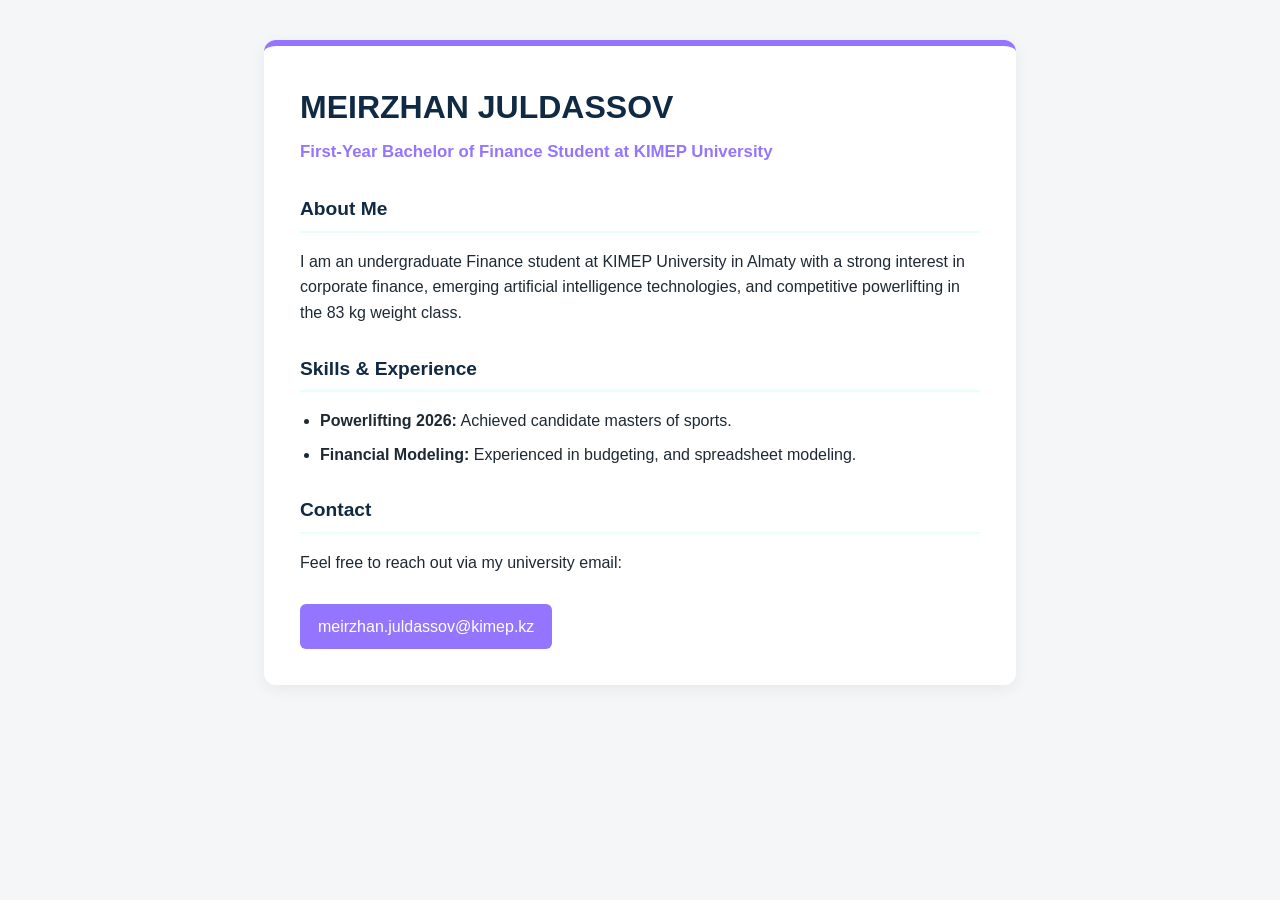
==== index.html @ 405c486d "Add files via upload" ====
<!DOCTYPE html>
<html lang="en">
<head>
  <meta charset="UTF-8">
  <meta name="viewport" content="width=device-width, initial-scale=1.0">
  <title>MEIRZHAN JULDASSOV — Portfolio</title>
  <style>
    body {
      font-family: -apple-system, BlinkMacSystemFont, "Segoe UI", Roboto, sans-serif;
      background-color: #f4f6f8;
      color: #1f2933;
      margin: 0;
      padding: 40px 20px;
      line-height: 1.6;
    }
    .container {
      max-width: 680px;
      margin: 0 auto;
      background: #ffffff;
      padding: 36px;
      border-radius: 12px;
      box-shadow: 0 4px 16px rgba(0, 0, 0, 0.06);
      border-top: 6px solid #9475ff;
    }
    h1 {
      margin: 0 0 6px 0;
      font-size: 2rem;
      color: #102a43;
    }
    .subtitle {
      color: #9475ff;
      font-weight: 600;
      font-size: 1.05rem;
      margin-bottom: 24px;
    }
    h2 {
      font-size: 1.2rem;
      color: #102a43;
      border-bottom: 2px solid #e6fffa;
      padding-bottom: 6px;
      margin-top: 28px;
    }
    ul {
      padding-left: 20px;
    }
    li {
      margin-bottom: 8px;
    }
    .contact-btn {
      display: inline-block;
      margin-top: 12px;
      padding: 10px 18px;
      background-color: #9475ff;
      color: #ffffff;
      text-decoration: none;
      border-radius: 6px;
      font-weight: 500;
    }
    .extra-note {
      font-size: 0.9rem;
      color: #627d98;
      margin-top: 24px;
    }
  </style>
</head>
<body>
  <div class="container">
    <h1>MEIRZHAN JULDASSOV</h1>
    <div class="subtitle">First-Year Bachelor of Finance Student at KIMEP University</div>

    <h2>About Me</h2>
    <p>
      I am an undergraduate Finance student at KIMEP University in Almaty with a strong interest in corporate finance, emerging artificial intelligence technologies, and competitive powerlifting in the 83 kg weight class.
    </p>

    <h2>Skills &amp; Experience</h2>
    <ul>
      <li><strong>Powerlifting 2026:</strong> Achieved candidate masters of sports.</li>
      <li><strong>Financial Modeling:</strong> Experienced in budgeting, and spreadsheet modeling.</li>
    </ul>

    <h2>Contact</h2>
    <p>Feel free to reach out via my university email:</p>
    <a class="contact-btn" href="mailto:meirzhan.juldassov@kimep.kz">meirzhan.juldassov@kimep.kz</a>

  </div>
</body>
</html>
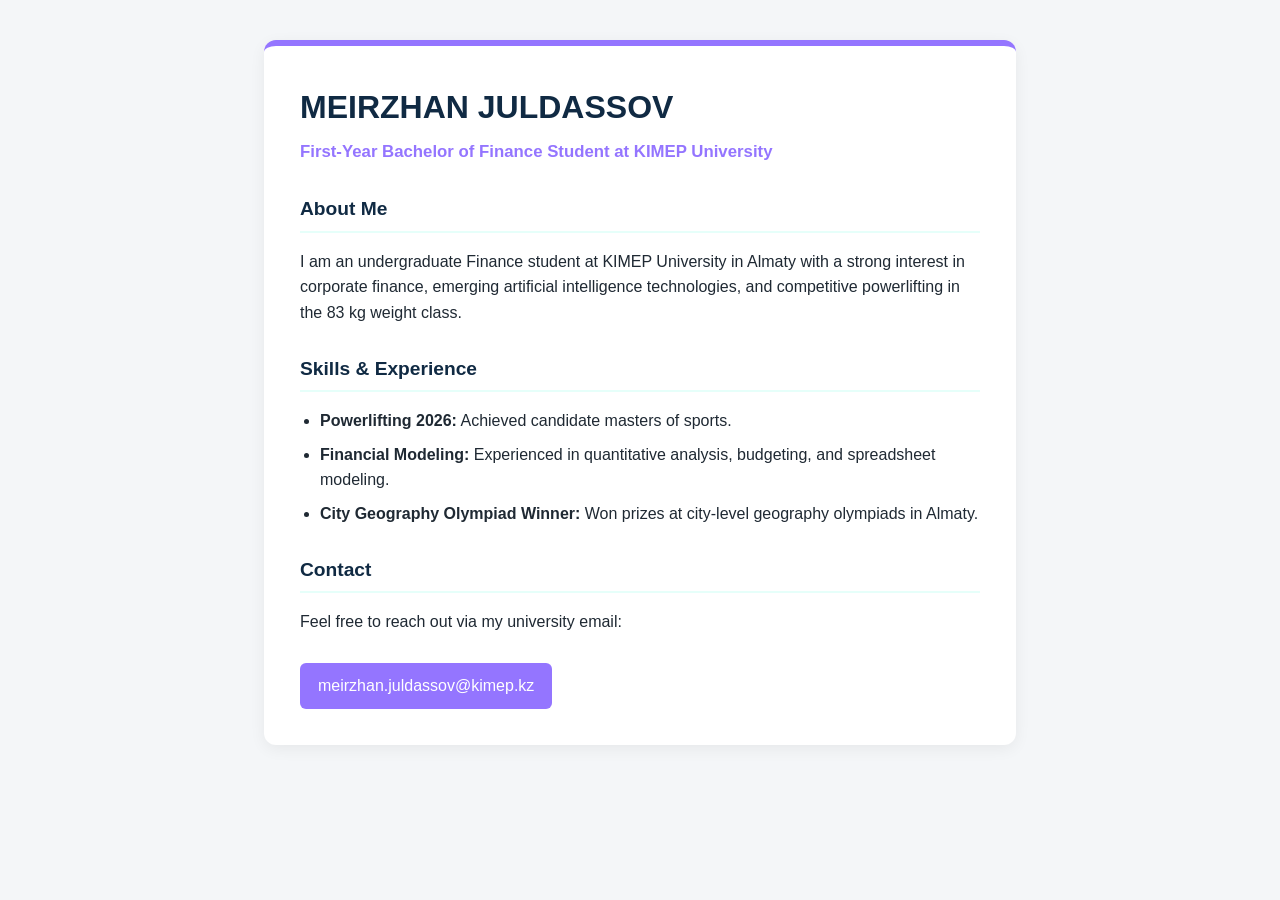
==== commit c1ff4b0b: "Add files via upload" ====
--- a/index.html
+++ b/index.html
@@ -76,7 +76,8 @@
     <h2>Skills &amp; Experience</h2>
     <ul>
       <li><strong>Powerlifting 2026:</strong> Achieved candidate masters of sports.</li>
-      <li><strong>Financial Modeling:</strong> Experienced in budgeting, and spreadsheet modeling.</li>
+      <li><strong>Financial Modeling:</strong> Experienced in quantitative analysis, budgeting, and spreadsheet modeling.</li>
+      <li><strong>City Geography Olympiad Winner:</strong> Won prizes at city-level geography olympiads in Almaty.</li>
     </ul>
 
     <h2>Contact</h2>
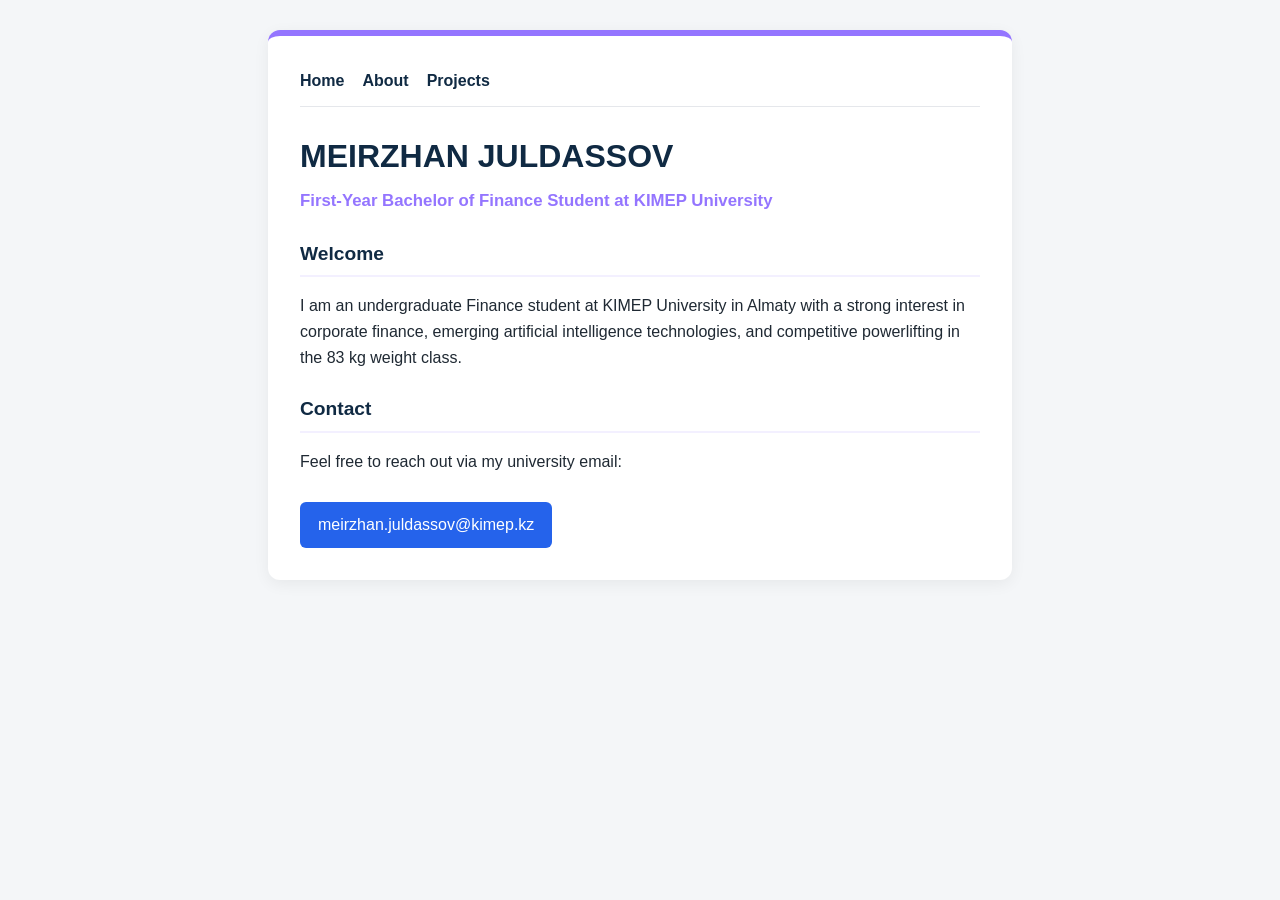
==== commit 0069fee2: "Add files via upload" ====
--- a/index.html
+++ b/index.html
@@ -3,87 +3,28 @@
 <head>
   <meta charset="UTF-8">
   <meta name="viewport" content="width=device-width, initial-scale=1.0">
-  <title>MEIRZHAN JULDASSOV — Portfolio</title>
-  <style>
-    body {
-      font-family: -apple-system, BlinkMacSystemFont, "Segoe UI", Roboto, sans-serif;
-      background-color: #f4f6f8;
-      color: #1f2933;
-      margin: 0;
-      padding: 40px 20px;
-      line-height: 1.6;
-    }
-    .container {
-      max-width: 680px;
-      margin: 0 auto;
-      background: #ffffff;
-      padding: 36px;
-      border-radius: 12px;
-      box-shadow: 0 4px 16px rgba(0, 0, 0, 0.06);
-      border-top: 6px solid #9475ff;
-    }
-    h1 {
-      margin: 0 0 6px 0;
-      font-size: 2rem;
-      color: #102a43;
-    }
-    .subtitle {
-      color: #9475ff;
-      font-weight: 600;
-      font-size: 1.05rem;
-      margin-bottom: 24px;
-    }
-    h2 {
-      font-size: 1.2rem;
-      color: #102a43;
-      border-bottom: 2px solid #e6fffa;
-      padding-bottom: 6px;
-      margin-top: 28px;
-    }
-    ul {
-      padding-left: 20px;
-    }
-    li {
-      margin-bottom: 8px;
-    }
-    .contact-btn {
-      display: inline-block;
-      margin-top: 12px;
-      padding: 10px 18px;
-      background-color: #9475ff;
-      color: #ffffff;
-      text-decoration: none;
-      border-radius: 6px;
-      font-weight: 500;
-    }
-    .extra-note {
-      font-size: 0.9rem;
-      color: #627d98;
-      margin-top: 24px;
-    }
-  </style>
+  <title>MEIRZHAN JULDASSOV — Home</title>
+  <link rel="stylesheet" href="style.css">
 </head>
 <body>
   <div class="container">
+    <nav class="menu">
+      <a href="index.html">Home</a>
+      <a href="about.html">About</a>
+      <a href="projects.html">Projects</a>
+    </nav>
+
     <h1>MEIRZHAN JULDASSOV</h1>
     <div class="subtitle">First-Year Bachelor of Finance Student at KIMEP University</div>
 
-    <h2>About Me</h2>
+    <h2>Welcome</h2>
     <p>
       I am an undergraduate Finance student at KIMEP University in Almaty with a strong interest in corporate finance, emerging artificial intelligence technologies, and competitive powerlifting in the 83 kg weight class.
     </p>
 
-    <h2>Skills &amp; Experience</h2>
-    <ul>
-      <li><strong>Powerlifting 2026:</strong> Achieved candidate masters of sports.</li>
-      <li><strong>Financial Modeling:</strong> Experienced in quantitative analysis, budgeting, and spreadsheet modeling.</li>
-      <li><strong>City Geography Olympiad Winner:</strong> Won prizes at city-level geography olympiads in Almaty.</li>
-    </ul>
-
     <h2>Contact</h2>
     <p>Feel free to reach out via my university email:</p>
     <a class="contact-btn" href="mailto:meirzhan.juldassov@kimep.kz">meirzhan.juldassov@kimep.kz</a>
-
   </div>
 </body>
 </html>
--- a/style.css
+++ b/style.css
@@ -0,0 +1,84 @@
+body {
+  font-family: -apple-system, BlinkMacSystemFont, "Segoe UI", Roboto, sans-serif;
+  background-color: #f4f6f8;
+  color: #1f2933;
+  margin: 0;
+  padding: 30px 16px;
+  line-height: 1.6;
+}
+
+.container {
+  max-width: 680px;
+  margin: 0 auto;
+  background: #ffffff;
+  padding: 32px;
+  border-radius: 12px;
+  box-shadow: 0 4px 16px rgba(0, 0, 0, 0.06);
+  border-top: 6px solid #9475ff;
+}
+
+.menu {
+  display: flex;
+  gap: 18px;
+  margin-bottom: 24px;
+  padding-bottom: 12px;
+  border-bottom: 1px solid #e5e7eb;
+}
+
+.menu a {
+  text-decoration: none;
+  color: #102a43;
+  font-weight: 600;
+}
+
+.menu a:hover {
+  color: #9475ff;
+}
+
+h1 {
+  margin: 0 0 6px 0;
+  font-size: 2rem;
+  color: #102a43;
+}
+
+.subtitle {
+  color: #9475ff;
+  font-weight: 600;
+  font-size: 1.05rem;
+  margin-bottom: 24px;
+}
+
+h2 {
+  font-size: 1.2rem;
+  color: #102a43;
+  border-bottom: 2px solid #f3f0ff;
+  padding-bottom: 6px;
+  margin-top: 24px;
+}
+
+ul {
+  padding-left: 20px;
+}
+
+li {
+  margin-bottom: 8px;
+}
+
+.contact-btn {
+  display: inline-block;
+  margin-top: 12px;
+  padding: 10px 18px;
+  background-color: #2563eb;
+  color: #ffffff;
+  text-decoration: none;
+  border-radius: 6px;
+  font-weight: 500;
+}
+
+img {
+  max-width: 100%;
+  height: auto;
+  border-radius: 8px;
+  margin-top: 12px;
+  border: 1px solid #e5e7eb;
+}
